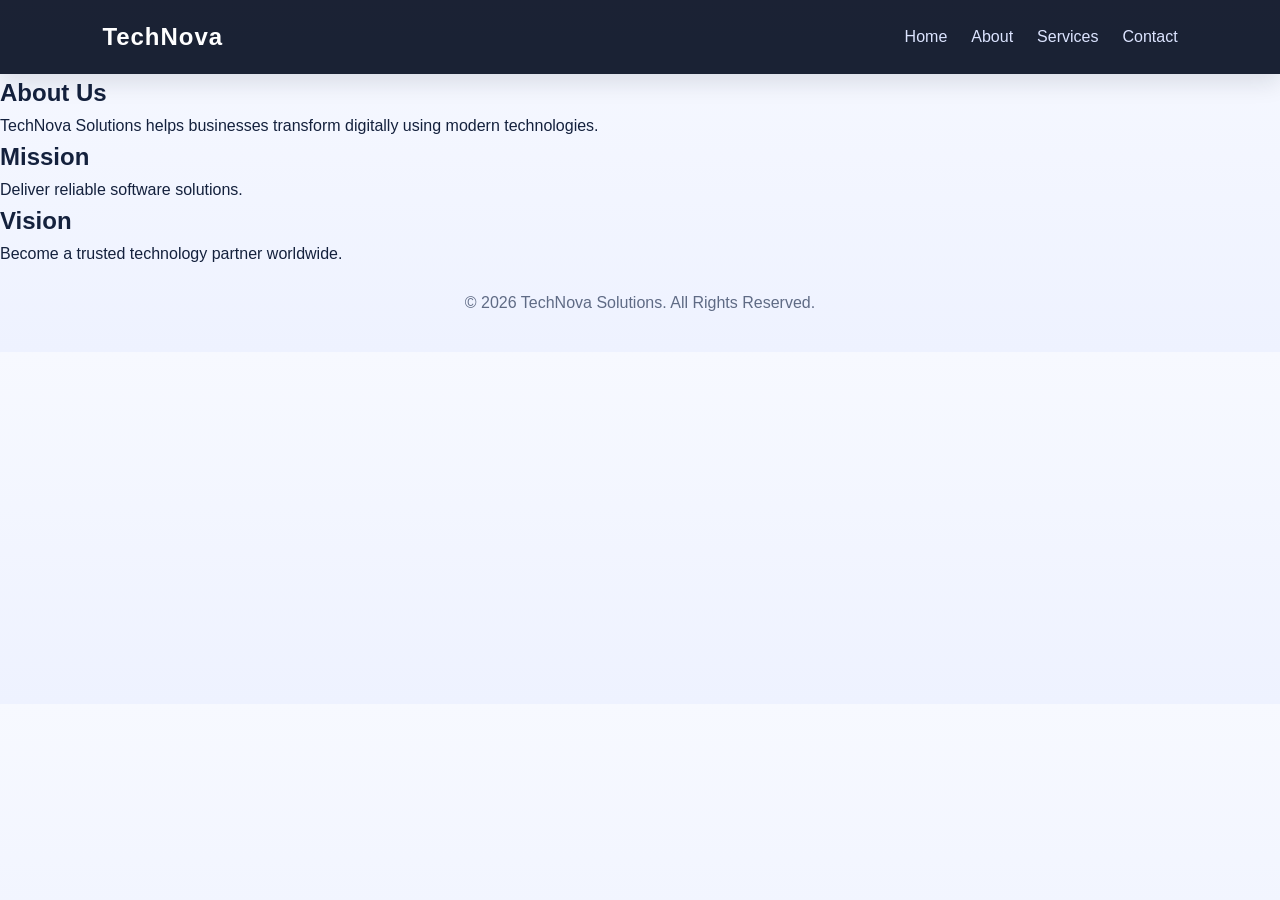
==== about.html @ 33be1dc9 "Add initial HTML structure and CSS for main pages: About, Contact, Services, and Index" ====
<!DOCTYPE html>
<html lang="en">
<head>
<meta charset="UTF-8">
<meta name="viewport" content="width=device-width, initial-scale=1.0">
<title>About</title>
<link rel="stylesheet" href="css/style.css">
</head>
<body>

<header>
  <nav class="navbar">
    <div class="logo">TechNova</div>
    <ul class="nav-links">
      <li><a href="index.html">Home</a></li>
      <li><a href="about.html">About</a></li>
      <li><a href="services.html">Services</a></li>
      <li><a href="contact.html">Contact</a></li>
    </ul>
  </nav>
</header>


<section class="container">
<h1>About Us</h1>
<p>TechNova Solutions helps businesses transform digitally using modern technologies.</p>
<h2>Mission</h2>
<p>Deliver reliable software solutions.</p>
<h2>Vision</h2>
<p>Become a trusted technology partner worldwide.</p>
</section>


<footer>
  <p>&copy; 2026 TechNova Solutions. All Rights Reserved.</p>
</footer>

</body>
</html>
---- css/style.css ----
:root {
  --bg: #f5f7ff;
  --surface: #ffffff;
  --text: #14213d;
  --muted: #5f6b85;
  --primary: #4f46e5;
  --primary-dark: #312e81;
  --accent: #22c55e;
  --border: #e4e8f0;
}

* {
  margin: 0;
  padding: 0;
  box-sizing: border-box;
  font-family: 'Inter', sans-serif;
}

body {
  background: linear-gradient(180deg, #f7f9ff 0%, #eef2ff 100%);
  color: var(--text);
  line-height: 1.6;
}

.navbar {
  display: flex;
  justify-content: space-between;
  align-items: center;
  padding: 18px 8%;
  background: rgba(15, 23, 42, 0.95);
  box-shadow: 0 8px 24px rgba(15, 23, 42, 0.12);
  position: sticky;
  top: 0;
  z-index: 100;
}

.logo {
  color: #fff;
  font-size: 1.5rem;
  font-weight: 800;
  text-decoration: none;
  letter-spacing: 0.04em;
}

.nav-links {
  display: flex;
  list-style: none;
  gap: 24px;
}

.nav-links a {
  color: #dce4ff;
  text-decoration: none;
  font-weight: 500;
  transition: color 0.3s ease;
}

.nav-links a:hover,
.nav-links a.active {
  color: #fff;
}

.hero {
  padding: 100px 8% 80px;
  background: radial-gradient(circle at top left, rgba(79, 70, 229, 0.28), transparent 30%), linear-gradient(135deg, #0f172a 0%, #1e3a8a 55%, #3b82f6 100%);
  color: #fff;
}

.hero-content {
  max-width: 760px;
}

.eyebrow {
  display: inline-block;
  margin-bottom: 12px;
  font-size: 0.8rem;
  font-weight: 700;
  letter-spacing: 0.2em;
  text-transform: uppercase;
  color: #c7d2fe;
}

.hero h1 {
  font-size: clamp(2.2rem, 4vw, 3.6rem);
  line-height: 1.1;
  margin-bottom: 16px;
}

.hero-text {
  font-size: 1.05rem;
  color: #e2e8f0;
  max-width: 650px;
  margin-bottom: 24px;
}

.hero-actions {
  display: flex;
  flex-wrap: wrap;
  gap: 14px;
  margin-bottom: 24px;
}

.btn {
  display: inline-block;
  padding: 12px 22px;
  border-radius: 999px;
  text-decoration: none;
  font-weight: 600;
  transition: transform 0.2s ease, box-shadow 0.2s ease;
}

.btn:hover {
  transform: translateY(-2px);
}

.btn-primary {
  background: var(--accent);
  color: #fff;
  box-shadow: 0 10px 20px rgba(34, 197, 94, 0.22);
}

.btn-secondary {
  background: transparent;
  color: #fff;
  border: 1px solid rgba(255, 255, 255, 0.25);
}

.hero-badges {
  display: flex;
  flex-wrap: wrap;
  gap: 12px;
}

.hero-badges span {
  background: rgba(255, 255, 255, 0.12);
  padding: 8px 12px;
  border-radius: 999px;
  font-size: 0.95rem;
}

.stats {
  display: grid;
  grid-template-columns: repeat(auto-fit, minmax(180px, 1fr));
  gap: 20px;
  padding: 0 8% 40px;
  margin-top: -28px;
}

.stat-card,
.card,
.about-panel {
  background: var(--surface);
  border: 1px solid var(--border);
  border-radius: 18px;
  box-shadow: 0 16px 40px rgba(15, 23, 42, 0.08);
}

.stat-card {
  padding: 24px;
  text-align: center;
}

.stat-card h3 {
  font-size: 1.8rem;
  color: var(--primary);
}

.section {
  padding: 60px 8%;
}

.section-heading {
  margin-bottom: 28px;
}

.section-heading h2,
.about-content h2 {
  font-size: clamp(1.6rem, 2.4vw, 2.2rem);
  margin-bottom: 10px;
}

.cards {
  display: grid;
  grid-template-columns: repeat(auto-fit, minmax(220px, 1fr));
  gap: 22px;
}

.card {
  padding: 24px;
  transition: transform 0.25s ease, box-shadow 0.25s ease;
}

.card:hover {
  transform: translateY(-5px);
  box-shadow: 0 20px 40px rgba(15, 23, 42, 0.12);
}

.card h3 {
  margin-bottom: 10px;
  color: var(--primary-dark);
}

.about-section {
  display: grid;
  grid-template-columns: 1.3fr 0.8fr;
  gap: 24px;
  align-items: center;
}

.about-content p {
  color: var(--muted);
  margin-bottom: 14px;
}

.about-content ul {
  padding-left: 18px;
  color: var(--muted);
}

.about-panel {
  padding: 28px;
}

.about-panel h3 {
  margin-bottom: 10px;
  color: var(--primary-dark);
}

footer {
  text-align: center;
  padding: 24px 8% 36px;
  color: var(--muted);
}

form {
  display: flex;
  flex-direction: column;
  gap: 15px;
  max-width: 600px;
}

input,
textarea {
  padding: 12px;
  border: 1px solid var(--border);
  border-radius: 10px;
  background: #fff;
}

button {
  border: none;
  cursor: pointer;
}

@media (max-width: 768px) {
  .navbar {
    flex-direction: column;
    gap: 12px;
  }

  .nav-links {
    flex-wrap: wrap;
    justify-content: center;
    gap: 14px;
  }

  .hero {
    padding-top: 72px;
  }

  .about-section {
    grid-template-columns: 1fr;
  }
}
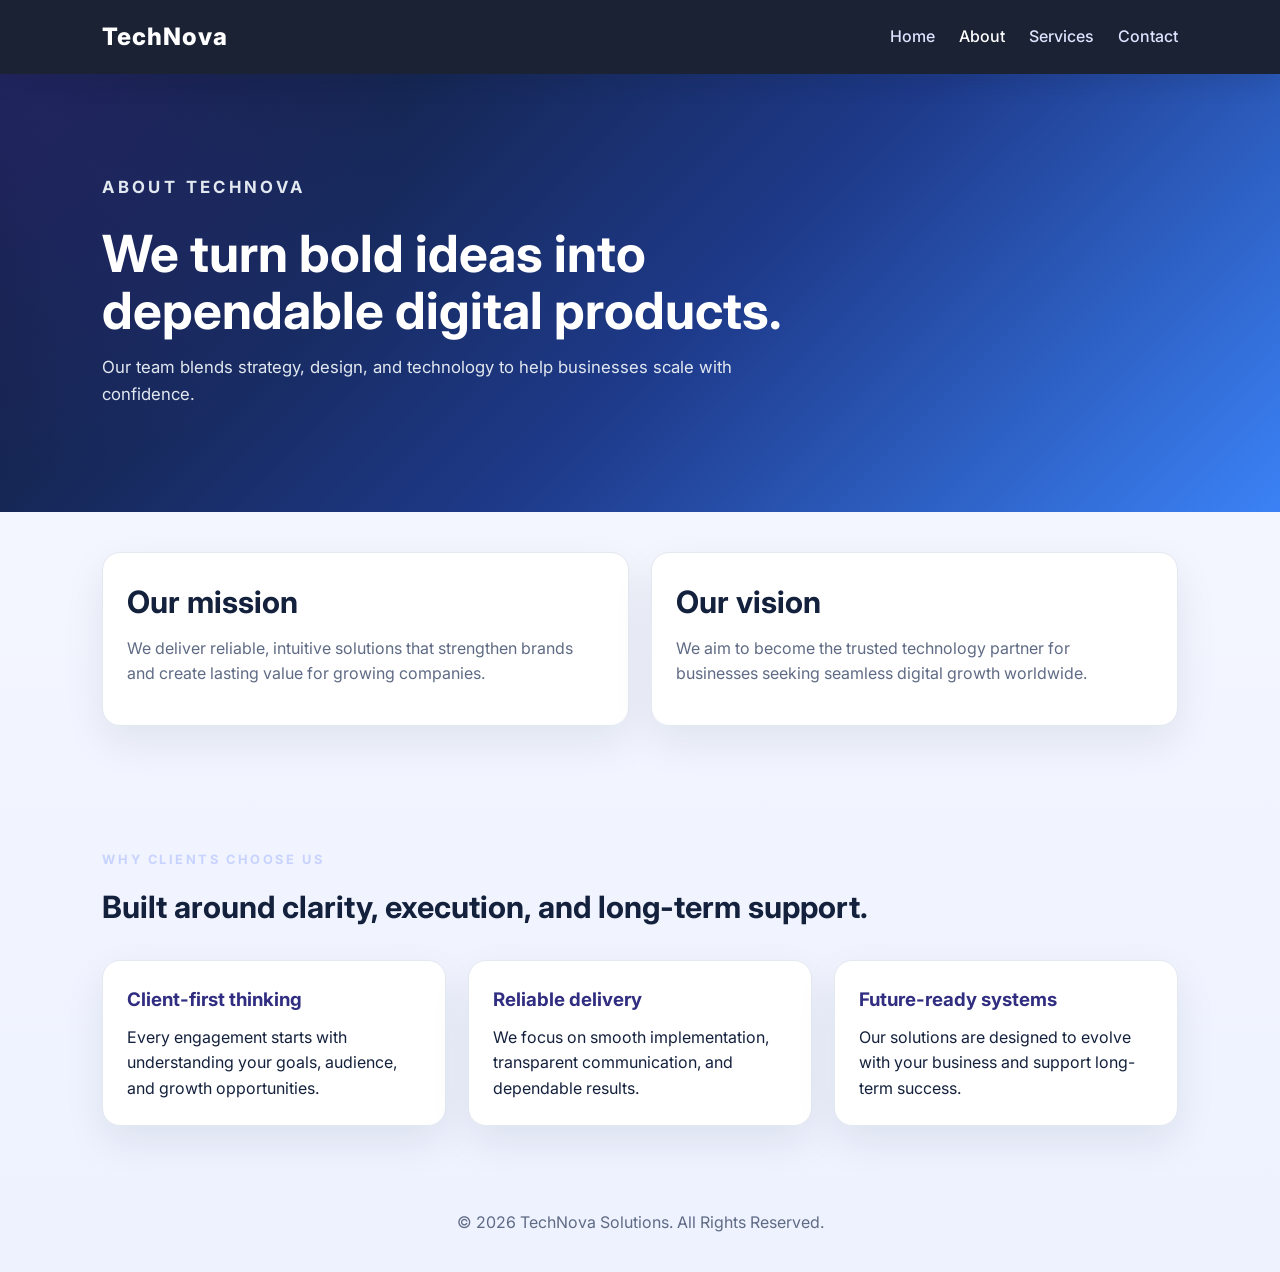
==== commit 833a6691: "Add complete HTML structure and styling for About, Contact, and Services pages; enhance navigation a" ====
--- a/about.html
+++ b/about.html
@@ -1,39 +1,74 @@
 <!DOCTYPE html>
 <html lang="en">
 <head>
-<meta charset="UTF-8">
-<meta name="viewport" content="width=device-width, initial-scale=1.0">
-<title>About</title>
-<link rel="stylesheet" href="css/style.css">
+  <meta charset="UTF-8">
+  <meta name="viewport" content="width=device-width, initial-scale=1.0">
+  <title>About | TechNova</title>
+  <meta name="description" content="Learn how TechNova helps businesses grow through modern digital strategy and reliable technology partnerships.">
+  <link rel="preconnect" href="https://fonts.googleapis.com">
+  <link rel="preconnect" href="https://fonts.gstatic.com" crossorigin>
+  <link href="https://fonts.googleapis.com/css2?family=Inter:wght@400;500;600;700;800&display=swap" rel="stylesheet">
+  <link rel="stylesheet" href="css/style.css">
 </head>
 <body>
+  <header>
+    <nav class="navbar">
+      <a href="index.html" class="logo">TechNova</a>
+      <ul class="nav-links">
+        <li><a href="index.html">Home</a></li>
+        <li><a href="about.html" class="active">About</a></li>
+        <li><a href="services.html">Services</a></li>
+        <li><a href="contact.html">Contact</a></li>
+      </ul>
+    </nav>
+  </header>
 
-<header>
-  <nav class="navbar">
-    <div class="logo">TechNova</div>
-    <ul class="nav-links">
-      <li><a href="index.html">Home</a></li>
-      <li><a href="about.html">About</a></li>
-      <li><a href="services.html">Services</a></li>
-      <li><a href="contact.html">Contact</a></li>
-    </ul>
-  </nav>
-</header>
+  <main>
+    <section class="page-hero">
+      <div class="page-hero-content">
+        <p class="eyebrow">About TechNova</p>
+        <h1>We turn bold ideas into dependable digital products.</h1>
+        <p>Our team blends strategy, design, and technology to help businesses scale with confidence.</p>
+      </div>
+    </section>
 
+    <section class="section page-section">
+      <div class="grid two-col">
+        <article class="content-card">
+          <h2>Our mission</h2>
+          <p>We deliver reliable, intuitive solutions that strengthen brands and create lasting value for growing companies.</p>
+        </article>
+        <article class="content-card">
+          <h2>Our vision</h2>
+          <p>We aim to become the trusted technology partner for businesses seeking seamless digital growth worldwide.</p>
+        </article>
+      </div>
+    </section>
 
-<section class="container">
-<h1>About Us</h1>
-<p>TechNova Solutions helps businesses transform digitally using modern technologies.</p>
-<h2>Mission</h2>
-<p>Deliver reliable software solutions.</p>
-<h2>Vision</h2>
-<p>Become a trusted technology partner worldwide.</p>
-</section>
+    <section class="section">
+      <div class="section-heading">
+        <p class="eyebrow">Why clients choose us</p>
+        <h2>Built around clarity, execution, and long-term support.</h2>
+      </div>
+      <div class="cards">
+        <article class="card">
+          <h3>Client-first thinking</h3>
+          <p>Every engagement starts with understanding your goals, audience, and growth opportunities.</p>
+        </article>
+        <article class="card">
+          <h3>Reliable delivery</h3>
+          <p>We focus on smooth implementation, transparent communication, and dependable results.</p>
+        </article>
+        <article class="card">
+          <h3>Future-ready systems</h3>
+          <p>Our solutions are designed to evolve with your business and support long-term success.</p>
+        </article>
+      </div>
+    </section>
+  </main>
 
-
-<footer>
-  <p>&copy; 2026 TechNova Solutions. All Rights Reserved.</p>
-</footer>
-
+  <footer>
+    <p>&copy; 2026 TechNova Solutions. All Rights Reserved.</p>
+  </footer>
 </body>
 </html>
--- a/css/style.css
+++ b/css/style.css
@@ -61,13 +61,15 @@
   color: #fff;
 }
 
-.hero {
+.hero,
+.page-hero {
   padding: 100px 8% 80px;
   background: radial-gradient(circle at top left, rgba(79, 70, 229, 0.28), transparent 30%), linear-gradient(135deg, #0f172a 0%, #1e3a8a 55%, #3b82f6 100%);
   color: #fff;
 }
 
-.hero-content {
+.hero-content,
+.page-hero-content {
   max-width: 760px;
 }
 
@@ -81,13 +83,15 @@
   color: #c7d2fe;
 }
 
-.hero h1 {
+.hero h1,
+.page-hero h1 {
   font-size: clamp(2.2rem, 4vw, 3.6rem);
   line-height: 1.1;
   margin-bottom: 16px;
 }
 
-.hero-text {
+.hero-text,
+.page-hero p {
   font-size: 1.05rem;
   color: #e2e8f0;
   max-width: 650px;
@@ -149,7 +153,9 @@
 
 .stat-card,
 .card,
-.about-panel {
+.about-panel,
+.content-card,
+.contact-card {
   background: var(--surface);
   border: 1px solid var(--border);
   border-radius: 18px;
@@ -170,12 +176,18 @@
   padding: 60px 8%;
 }
 
+.page-section {
+  padding-top: 40px;
+}
+
 .section-heading {
   margin-bottom: 28px;
 }
 
 .section-heading h2,
-.about-content h2 {
+.about-content h2,
+.content-card h2,
+.contact-card h2 {
   font-size: clamp(1.6rem, 2.4vw, 2.2rem);
   margin-bottom: 10px;
 }
@@ -186,12 +198,16 @@
   gap: 22px;
 }
 
-.card {
+.card,
+.content-card,
+.contact-card {
   padding: 24px;
   transition: transform 0.25s ease, box-shadow 0.25s ease;
 }
 
-.card:hover {
+.card:hover,
+.content-card:hover,
+.contact-card:hover {
   transform: translateY(-5px);
   box-shadow: 0 20px 40px rgba(15, 23, 42, 0.12);
 }
@@ -201,6 +217,13 @@
   color: var(--primary-dark);
 }
 
+.card ul,
+.contact-list {
+  margin-top: 12px;
+  padding-left: 18px;
+  color: var(--muted);
+}
+
 .about-section {
   display: grid;
   grid-template-columns: 1.3fr 0.8fr;
@@ -208,7 +231,9 @@
   align-items: center;
 }
 
-.about-content p {
+.about-content p,
+.content-card p,
+.contact-card p {
   color: var(--muted);
   margin-bottom: 14px;
 }
@@ -225,6 +250,32 @@
 .about-panel h3 {
   margin-bottom: 10px;
   color: var(--primary-dark);
+}
+
+.grid {
+  display: grid;
+  gap: 22px;
+}
+
+.two-col {
+  grid-template-columns: repeat(auto-fit, minmax(260px, 1fr));
+}
+
+.wide {
+  max-width: 760px;
+  margin: 0 auto;
+  text-align: center;
+}
+
+.contact-section {
+  padding-top: 40px;
+}
+
+.contact-grid {
+  display: grid;
+  grid-template-columns: repeat(auto-fit, minmax(280px, 1fr));
+  gap: 24px;
+  align-items: start;
 }
 
 footer {
@@ -265,7 +316,8 @@
     gap: 14px;
   }
 
-  .hero {
+  .hero,
+  .page-hero {
     padding-top: 72px;
   }
 
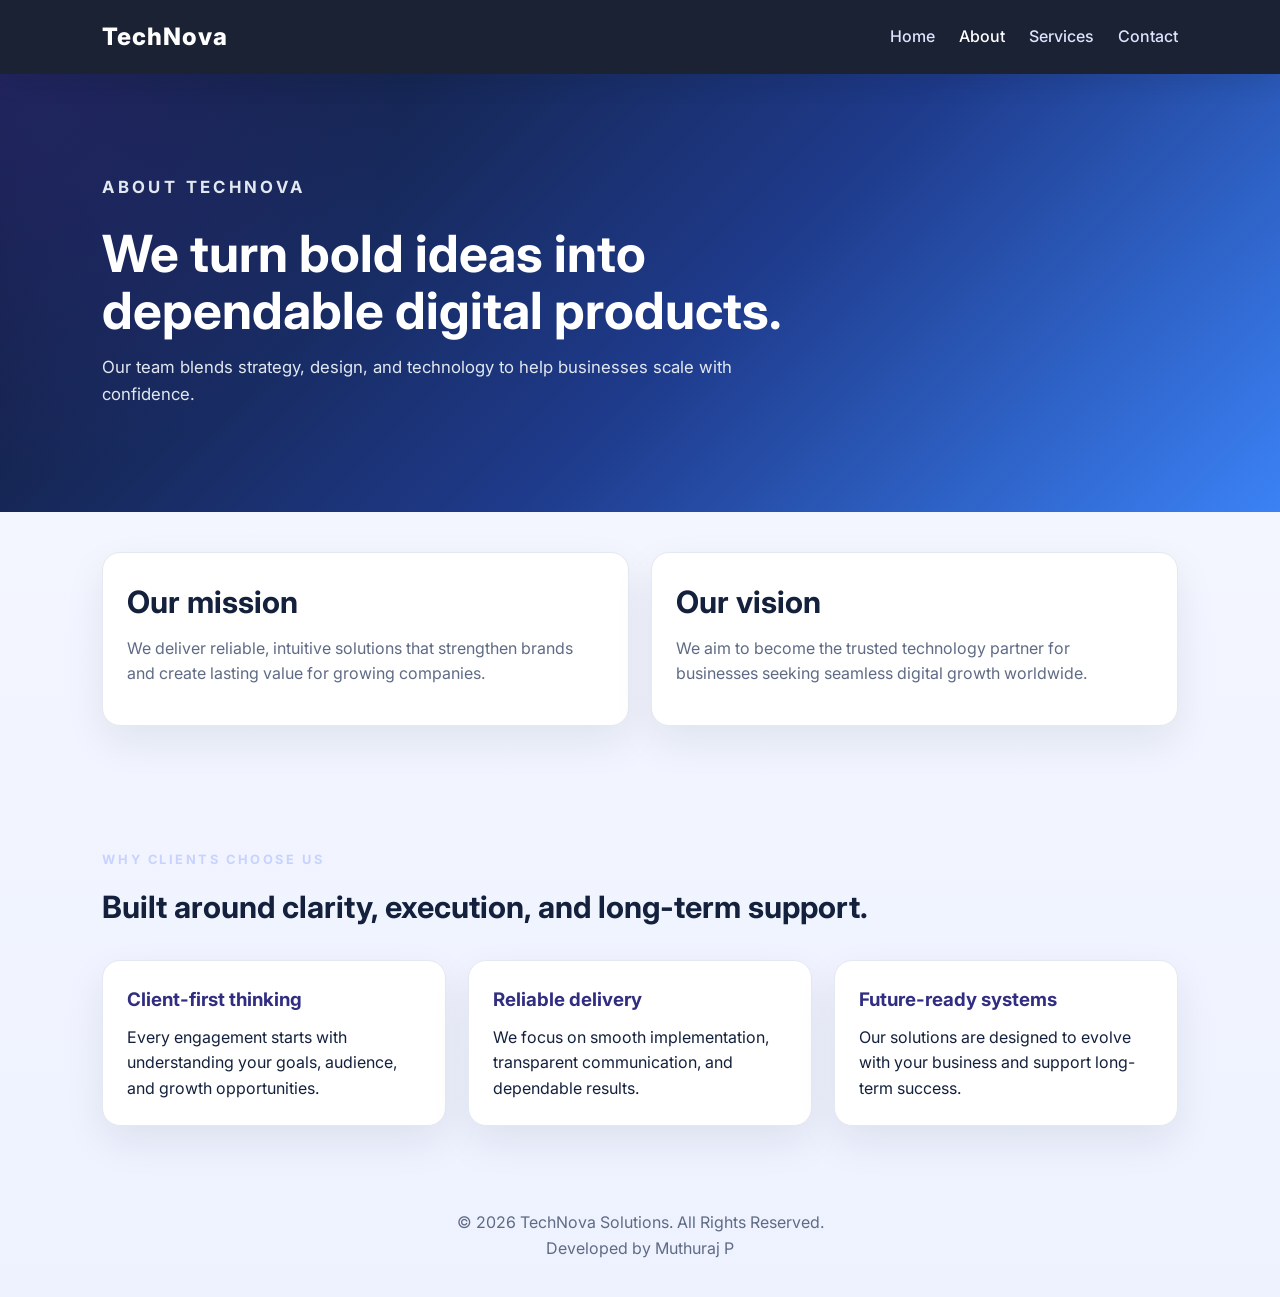
==== commit 59fb9163: "Add developer attribution to footers in About, Contact, Index, and Services pages" ====
--- a/about.html
+++ b/about.html
@@ -69,6 +69,7 @@
 
   <footer>
     <p>&copy; 2026 TechNova Solutions. All Rights Reserved.</p>
+    <p>Developed by Muthuraj P</p>
   </footer>
 </body>
 </html>
